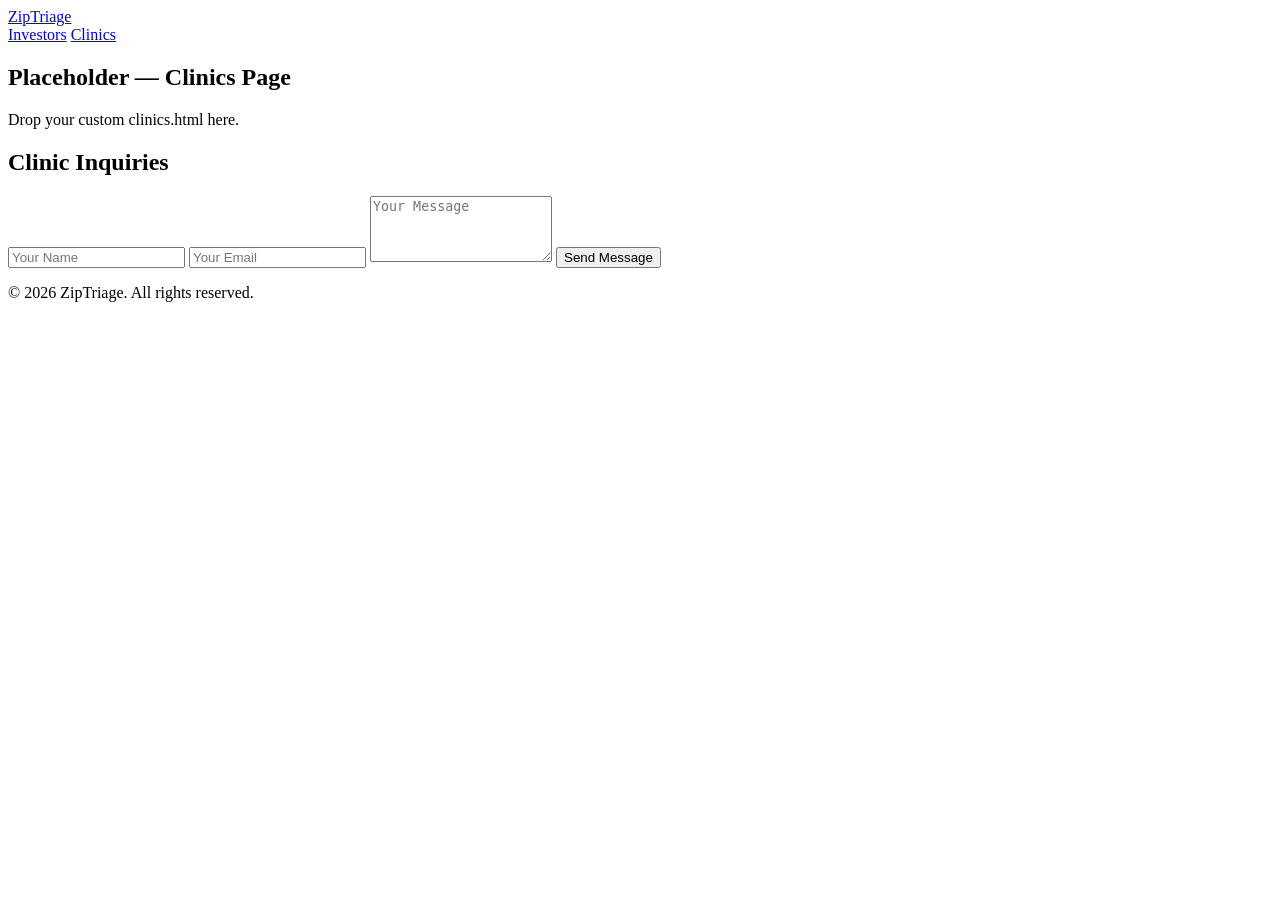
==== src/clinics.html @ 6aabdffb "Initial project structure: placeholder pages, contact form API, SWA config" ====
<!DOCTYPE html>
<html lang="en-CA">
<head>
    <meta charset="UTF-8">
    <meta name="viewport" content="width=device-width, initial-scale=1.0">
    <title>ZipTriage — For Clinics</title>
    <meta name="description" content="How ZipTriage streamlines referral triage for cardiology clinics.">
    <link rel="stylesheet" href="/css/styles.css">
</head>
<body>
    <header>
        <nav>
            <a href="/">ZipTriage</a>
            <div>
                <a href="/investors">Investors</a>
                <a href="/clinics">Clinics</a>
            </div>
        </nav>
    </header>

    <main>
        <section class="hero">
            <h1>Placeholder — Clinics Page</h1>
            <p>Drop your custom clinics.html here.</p>
        </section>

        <section class="contact">
            <h2>Clinic Inquiries</h2>
            <form data-contact-form="clinics">
                <input type="text" name="name" placeholder="Your Name" required>
                <input type="email" name="email" placeholder="Your Email" required>
                <textarea name="message" placeholder="Your Message" rows="4" required></textarea>
                <button type="submit">Send Message</button>
                <div data-form-status></div>
            </form>
        </section>
    </main>

    <footer>
        <p>&copy; 2026 ZipTriage. All rights reserved.</p>
    </footer>

    <script src="/js/contact.js"></script>
</body>
</html>
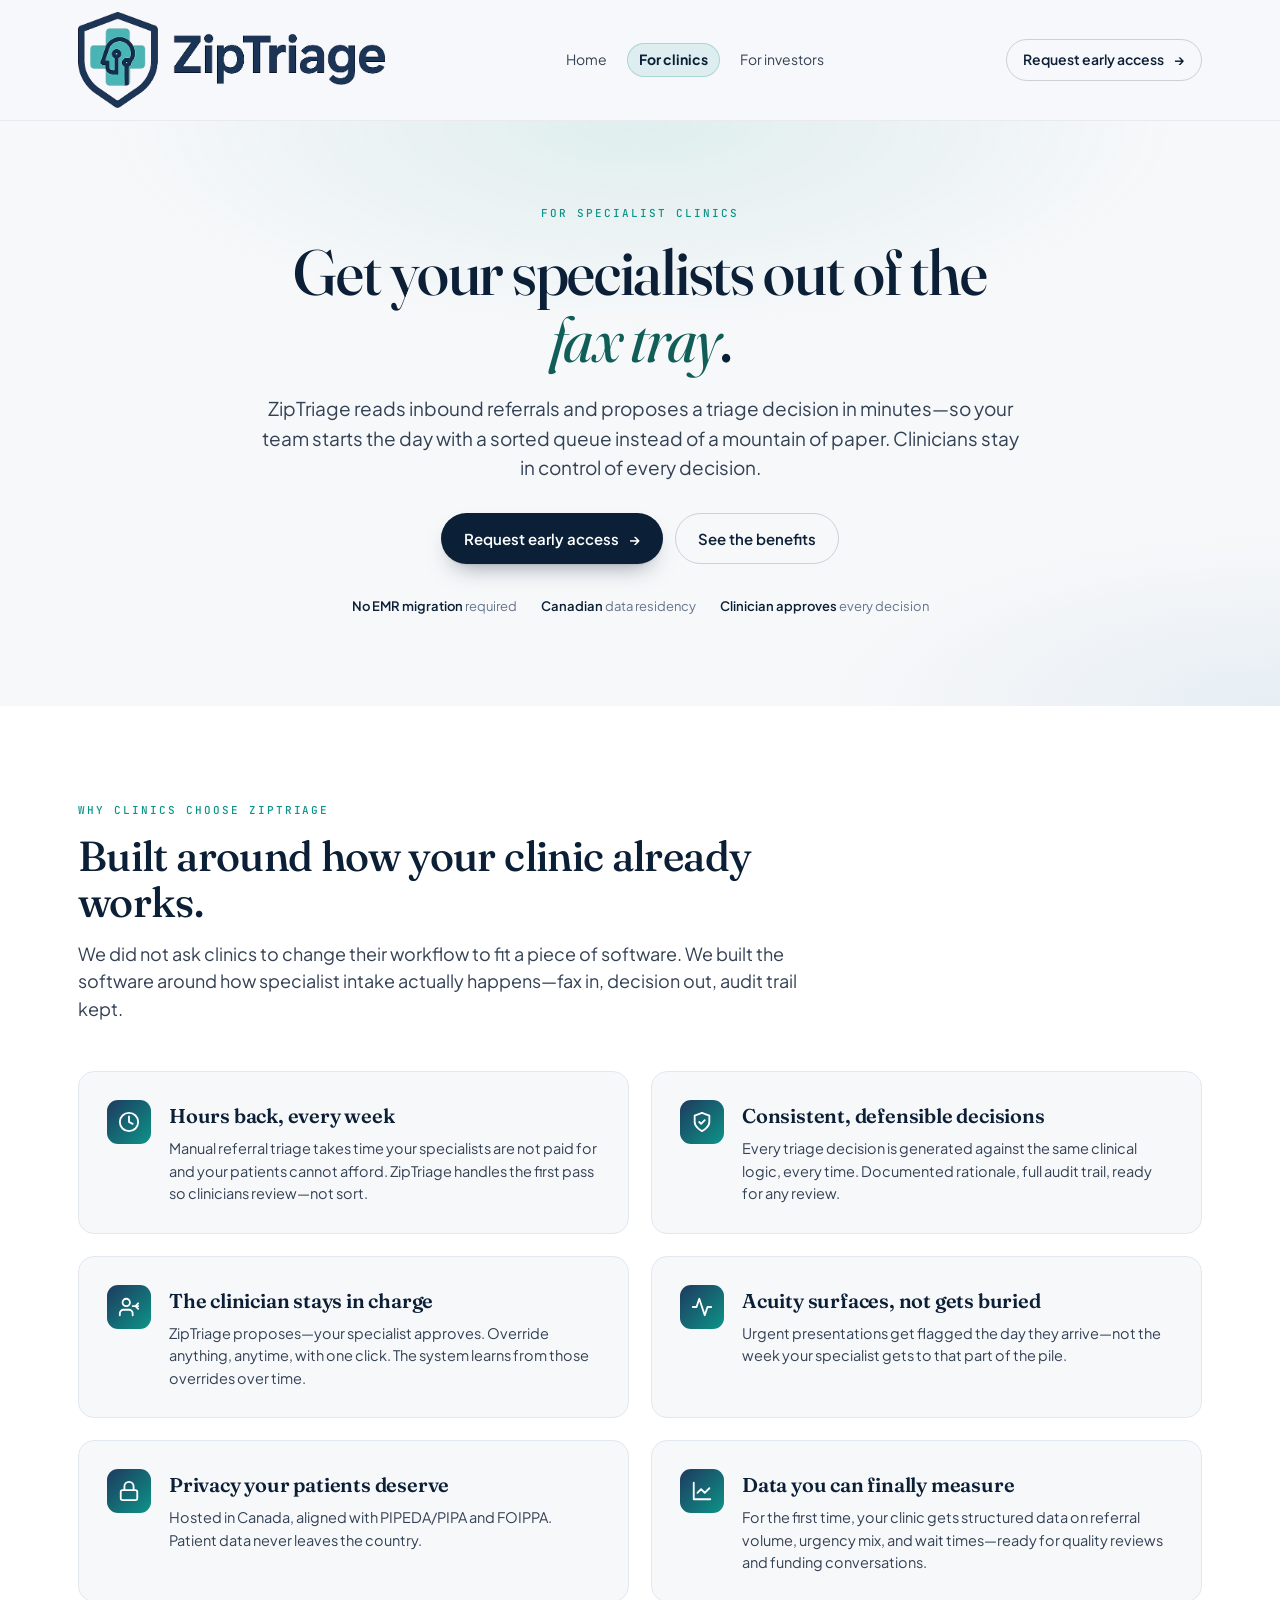
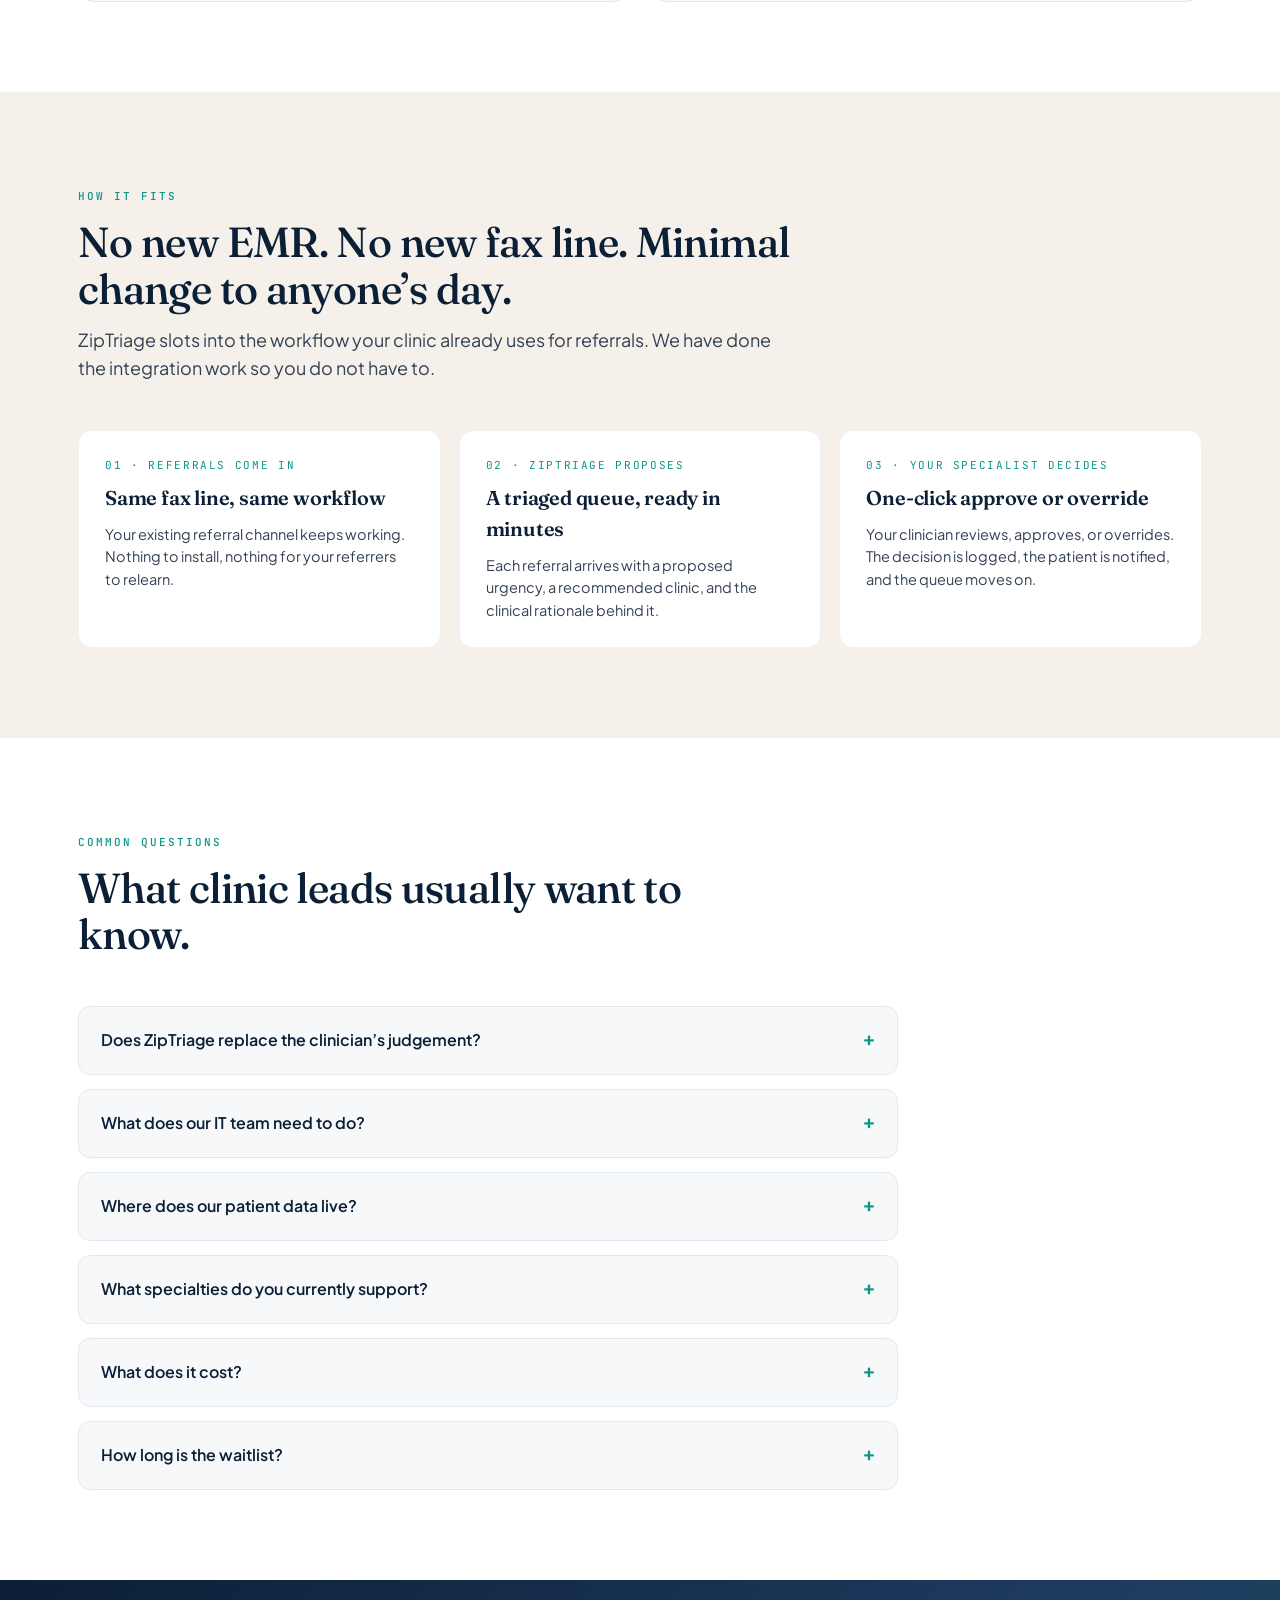
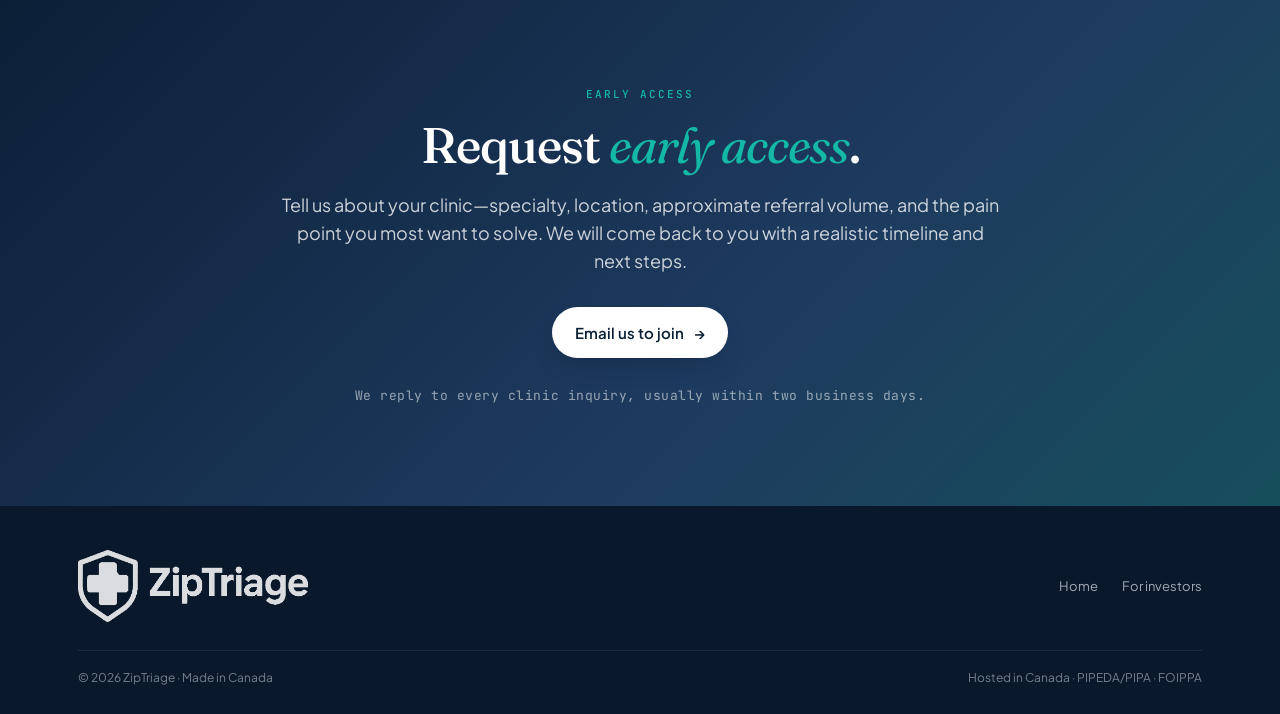
==== commit 33cbf0fe: "Replace placeholder pages with landing, clinics, and investors content Co-Authored-By: Claude Opus 4" ====
--- a/src/clinics.html
+++ b/src/clinics.html
@@ -1,45 +1,248 @@
-<!DOCTYPE html>
-<html lang="en-CA">
+<!doctype html>
+<html lang="en">
 <head>
-    <meta charset="UTF-8">
-    <meta name="viewport" content="width=device-width, initial-scale=1.0">
-    <title>ZipTriage — For Clinics</title>
-    <meta name="description" content="How ZipTriage streamlines referral triage for cardiology clinics.">
-    <link rel="stylesheet" href="/css/styles.css">
+  <meta charset="utf-8" />
+  <meta name="viewport" content="width=device-width, initial-scale=1" />
+  <title>ZipTriage for clinics — Get on the early-access waitlist</title>
+  <meta name="description" content="ZipTriage gives specialist clinics back hours of triage time, with a clinician-built AI that's safe, auditable, and Canadian. Join the early-access waitlist." />
+  <meta property="og:title" content="ZipTriage for clinics" />
+  <meta property="og:description" content="Get hours of triage time back. Join the early-access waitlist." />
+  <meta property="og:type" content="website" />
+  <link rel="icon" type="image/png" href="logo.jpg" />
+  <link rel="preconnect" href="https://fonts.googleapis.com">
+  <link rel="preconnect" href="https://fonts.gstatic.com" crossorigin>
+  <link href="https://fonts.googleapis.com/css2?family=Fraunces:opsz,wght@9..144,400;9..144,500;9..144,600;9..144,700&family=Plus+Jakarta+Sans:wght@400;500;600;700;800&family=JetBrains+Mono:wght@400;500&display=swap" rel="stylesheet">
+  <style>
+    :root {
+      --navy-900: #0b1f36; --navy-800: #112a47; --navy-700: #1e3a5f; --navy-600: #2d5a87;
+      --teal: #0d9488; --teal-dark: #115e59; --accent: #14b8a6;
+      --urgent: #dc2626; --warn: #ea580c; --soon: #ca8a04; --elective: #16a34a;
+      --ink: #0f172a; --ink-soft: #334155; --muted: #64748b;
+      --line: #e2e8f0; --bg: #f7f8fa; --bg-cream: #f5f1ea; --card: #ffffff;
+      --serif: 'Fraunces', Georgia, serif;
+      --sans: 'Plus Jakarta Sans', system-ui, -apple-system, Segoe UI, Roboto, sans-serif;
+      --mono: 'JetBrains Mono', ui-monospace, SFMono-Regular, Menlo, monospace;
+      --maxw: 1180px;
+    }
+    *, *::before, *::after { box-sizing: border-box; }
+    html { scroll-behavior: smooth; }
+    body { margin: 0; font-family: var(--sans); color: var(--ink); background: var(--bg); line-height: 1.55; -webkit-font-smoothing: antialiased; text-rendering: optimizeLegibility; }
+    img { max-width: 100%; display: block; }
+    a { color: inherit; text-decoration: none; }
+    .container { max-width: var(--maxw); margin: 0 auto; padding: 0 28px; }
+    .eyebrow { font-family: var(--mono); font-size: 11px; font-weight: 500; letter-spacing: 0.18em; text-transform: uppercase; color: var(--teal); }
+    .h-display { font-family: var(--serif); font-weight: 500; letter-spacing: -0.02em; line-height: 1.05; color: var(--navy-900); font-variation-settings: "opsz" 96; }
+    .h-section { font-family: var(--serif); font-weight: 500; letter-spacing: -0.015em; line-height: 1.1; color: var(--navy-900); font-size: clamp(28px, 3.4vw, 42px); margin: 0 0 14px; font-variation-settings: "opsz" 48; }
+    .lede { font-size: 18px; color: var(--ink-soft); max-width: 60ch; margin: 0 0 24px; }
+    .btn { display: inline-flex; align-items: center; gap: 10px; padding: 13px 22px; border-radius: 999px; font-weight: 600; font-size: 15px; transition: transform .15s ease, box-shadow .2s ease, background .2s ease; border: 1px solid transparent; cursor: pointer; }
+    .btn-primary { background: var(--navy-900); color: #fff; box-shadow: 0 1px 2px rgba(0,0,0,.06), 0 12px 24px -12px rgba(11,31,54,.5); }
+    .btn-primary:hover { transform: translateY(-1px); }
+    .btn-ghost { background: transparent; color: var(--navy-900); border-color: rgba(11,31,54,.18); }
+    .btn-ghost:hover { background: rgba(11,31,54,.04); }
+    .btn .arr { transition: transform .2s ease; }
+    .btn:hover .arr { transform: translateX(3px); }
+    .nav { position: sticky; top: 0; z-index: 50; backdrop-filter: saturate(140%) blur(10px); background: rgba(247,248,250,.82); border-bottom: 1px solid rgba(11,31,54,.06); }
+    .nav-inner { display: flex; align-items: center; justify-content: space-between; padding: 12px 28px; max-width: var(--maxw); margin: 0 auto; }
+    .brand { display: flex; align-items: center; }
+    .brand img { height: 96px; width: auto; }
+    .nav-links { display: flex; gap: 8px; align-items: center; font-size: 14px; color: var(--ink-soft); }
+    .nav-links a { padding: 6px 12px; border-radius: 999px; transition: color .15s, background .15s; }
+    .nav-links a:not(.active):hover { background: rgba(11,31,54,.05); }
+    
+    
+    .nav-links a.active {
+      color: var(--navy-900);
+      font-weight: 700;
+      background: rgba(13, 148, 136, 0.10);
+      padding: 6px 12px;
+      border-radius: 999px;
+      box-shadow: inset 0 0 0 1px rgba(13, 148, 136, 0.25);
+    }
+    .nav-cta .btn { padding: 9px 16px; font-size: 14px; }
+    @media (max-width: 760px) { .nav-links { display: none; } }
+    section { padding: 90px 0; }
+    .section-head { max-width: 720px; margin-bottom: 48px; }
+    .section-head .eyebrow { margin-bottom: 14px; display: inline-block; }
+    footer { background: #0a182b; color: rgba(226,232,240,.7); padding: 44px 0 26px; font-size: 13px; }
+    .foot-inner { display: flex; justify-content: space-between; align-items: center; flex-wrap: wrap; gap: 24px; }
+    .foot-brand img { height: 72px; width: auto; filter: brightness(0) invert(1); opacity: .85; }
+    .foot-links { display: flex; gap: 24px; flex-wrap: wrap; font-size: 13px; }
+    .foot-links a:hover { color: #fff; }
+    .foot-bottom { margin-top: 28px; padding-top: 18px; border-top: 1px solid rgba(255,255,255,.08); display: flex; justify-content: space-between; flex-wrap: wrap; gap: 12px; font-size: 12px; color: rgba(226,232,240,.5); }
+    .reveal { opacity: 0; transform: translateY(14px); transition: opacity .7s ease, transform .7s ease; }
+    .reveal.in { opacity: 1; transform: none; }
+
+    .hero { position: relative; padding: 84px 0 90px; overflow: hidden; text-align: center; }
+    .hero::before { content: ""; position: absolute; inset: 0; background: radial-gradient(ellipse 70% 60% at 50% 0%, rgba(13, 148, 136, 0.10), transparent 60%), radial-gradient(ellipse 60% 50% at 100% 100%, rgba(3, 105, 161, 0.07), transparent 60%); pointer-events: none; }
+    .hero-inner { position: relative; max-width: 820px; margin: 0 auto; }
+    .hero h1 { font-size: clamp(38px, 5.4vw, 64px); margin: 16px 0 22px; }
+    .hero h1 em { font-style: italic; font-weight: 400; color: var(--teal-dark); }
+    .hero-sub { font-size: 19px; color: var(--ink-soft); margin: 0 auto 30px; max-width: 60ch; }
+    .hero-actions { display: flex; gap: 12px; flex-wrap: wrap; justify-content: center; }
+    .hero-meta { margin-top: 32px; display: flex; gap: 24px; flex-wrap: wrap; font-size: 13px; color: var(--muted); justify-content: center; }
+    .hero-meta strong { color: var(--navy-900); font-weight: 600; }
+    .benefits { background: #fff; }
+    .ben-grid { display: grid; grid-template-columns: repeat(2, 1fr); gap: 22px; }
+    @media (max-width: 760px) { .ben-grid { grid-template-columns: 1fr; } }
+    .ben-card { border: 1px solid var(--line); border-radius: 16px; padding: 28px; background: var(--bg); display: grid; grid-template-columns: 44px 1fr; gap: 18px; align-items: start; transition: transform .2s, border-color .2s; }
+    .ben-card:hover { transform: translateY(-2px); border-color: rgba(13, 148, 136, .35); }
+    .ben-card .ico { width: 44px; height: 44px; border-radius: 11px; background: linear-gradient(135deg, var(--navy-700), var(--teal)); display: grid; place-items: center; }
+    .ben-card .ico svg { width: 22px; height: 22px; color: #fff; }
+    .ben-card h4 { font-family: var(--serif); font-weight: 600; font-size: 20px; color: var(--navy-900); margin: 0 0 6px; letter-spacing: -0.01em; }
+    .ben-card p { color: var(--ink-soft); font-size: 14.5px; margin: 0; }
+    .fits { background: var(--bg-cream); }
+    .fits-grid { display: grid; grid-template-columns: repeat(3, 1fr); gap: 18px; }
+    @media (max-width: 760px) { .fits-grid { grid-template-columns: 1fr; } }
+    .fits-step { background: #fff; border-radius: 14px; padding: 26px; border: 1px solid rgba(11,31,54,.06); }
+    .fits-step .num { font-family: var(--mono); font-size: 11px; letter-spacing: .15em; color: var(--teal); text-transform: uppercase; margin-bottom: 8px; }
+    .fits-step h4 { font-family: var(--serif); font-weight: 600; font-size: 20px; color: var(--navy-900); margin: 0 0 10px; letter-spacing: -0.01em; }
+    .fits-step p { color: var(--ink-soft); font-size: 14.5px; margin: 0; }
+    .faq { background: #fff; }
+    .faq-list { display: grid; gap: 14px; max-width: 820px; }
+    details.faq-item { border: 1px solid var(--line); border-radius: 12px; padding: 18px 22px; background: var(--bg); transition: border-color .15s; }
+    details.faq-item[open] { border-color: rgba(13, 148, 136, .35); background: #fff; }
+    details.faq-item summary { cursor: pointer; font-weight: 600; color: var(--navy-900); font-size: 16px; list-style: none; display: flex; justify-content: space-between; align-items: center; gap: 14px; }
+    details.faq-item summary::-webkit-details-marker { display: none; }
+    details.faq-item summary::after { content: "+"; font-family: var(--mono); font-size: 20px; color: var(--teal); transition: transform .2s; }
+    details.faq-item[open] summary::after { content: "−"; }
+    details.faq-item p { margin: 12px 0 0; color: var(--ink-soft); font-size: 15px; line-height: 1.6; }
+    .waitlist { padding: 100px 0; background: linear-gradient(135deg, var(--navy-900) 0%, var(--navy-700) 60%, var(--teal-dark) 130%); color: #fff; }
+    .waitlist-inner { max-width: 720px; margin: 0 auto; text-align: center; }
+    .waitlist .eyebrow { color: var(--accent); }
+    .waitlist h2 { font-family: var(--serif); font-size: clamp(32px, 4.2vw, 50px); letter-spacing: -0.02em; margin: 14px 0 18px; font-weight: 500; line-height: 1.1; }
+    .waitlist h2 em { font-style: italic; color: var(--accent); font-weight: 400; }
+    .waitlist p { color: rgba(255,255,255,.78); font-size: 18px; margin: 0 auto 32px; max-width: 56ch; }
+    .waitlist .btn-primary { background: #fff; color: var(--navy-900); }
+    .waitlist .btn-ghost { color: #fff; border-color: rgba(255,255,255,.3); }
+    .waitlist .btn-ghost:hover { background: rgba(255,255,255,.08); }
+    .waitlist-actions { display: flex; gap: 12px; flex-wrap: wrap; justify-content: center; }
+    .waitlist-note { margin-top: 28px; font-size: 13px; color: rgba(255,255,255,.55); font-family: var(--mono); letter-spacing: .04em; }
+</style>
 </head>
 <body>
-    <header>
-        <nav>
-            <a href="/">ZipTriage</a>
-            <div>
-                <a href="/investors">Investors</a>
-                <a href="/clinics">Clinics</a>
-            </div>
-        </nav>
-    </header>
-
-    <main>
-        <section class="hero">
-            <h1>Placeholder — Clinics Page</h1>
-            <p>Drop your custom clinics.html here.</p>
-        </section>
-
-        <section class="contact">
-            <h2>Clinic Inquiries</h2>
-            <form data-contact-form="clinics">
-                <input type="text" name="name" placeholder="Your Name" required>
-                <input type="email" name="email" placeholder="Your Email" required>
-                <textarea name="message" placeholder="Your Message" rows="4" required></textarea>
-                <button type="submit">Send Message</button>
-                <div data-form-status></div>
-            </form>
-        </section>
-    </main>
-
-    <footer>
-        <p>&copy; 2026 ZipTriage. All rights reserved.</p>
-    </footer>
-
-    <script src="/js/contact.js"></script>
+
+  <nav class="nav">
+    <div class="nav-inner">
+      <a class="brand" href="index.html" aria-label="ZipTriage"><img src="[data-uri]" alt="ZipTriage" /></a>
+      <div class="nav-links">
+        <a href="index.html">Home</a>
+        <a href="clinics.html" class="active">For clinics</a>
+        <a href="investors.html">For investors</a>
+      </div>
+      <div class="nav-cta">
+        <a href="#waitlist" class="btn btn-ghost">Request early access <span class="arr">&rarr;</span></a>
+      </div>
+    </div>
+  </nav>
+
+  <header class="hero">
+    <div class="container hero-inner">
+      <div class="eyebrow">For specialist clinics</div>
+      <h1 class="h-display">Get your specialists out of the <em>fax tray</em>.</h1>
+      <p class="hero-sub">ZipTriage reads inbound referrals and proposes a triage decision in minutes&mdash;so your team starts the day with a sorted queue instead of a mountain of paper. Clinicians stay in control of every decision.</p>
+      <div class="hero-actions">
+        <a href="#waitlist" class="btn btn-primary">Request early access <span class="arr">&rarr;</span></a>
+        <a href="#benefits" class="btn btn-ghost">See the benefits</a>
+      </div>
+      <div class="hero-meta">
+        <span><strong>No EMR migration</strong> required</span>
+        <span><strong>Canadian</strong> data residency</span>
+        <span><strong>Clinician approves</strong> every decision</span>
+      </div>
+    </div>
+  </header>
+
+  <section id="benefits" class="benefits">
+    <div class="container">
+      <div class="section-head">
+        <span class="eyebrow">Why clinics choose ZipTriage</span>
+        <h2 class="h-section">Built around how your clinic already works.</h2>
+        <p class="lede">We did not ask clinics to change their workflow to fit a piece of software. We built the software around how specialist intake actually happens&mdash;fax in, decision out, audit trail kept.</p>
+      </div>
+      <div class="ben-grid">
+        <div class="ben-card"><div class="ico"><svg viewBox="0 0 24 24" fill="none" stroke="currentColor" stroke-width="2" stroke-linecap="round" stroke-linejoin="round"><circle cx="12" cy="12" r="10"/><path d="M12 6v6l4 2"/></svg></div><div><h4>Hours back, every week</h4><p>Manual referral triage takes time your specialists are not paid for and your patients cannot afford. ZipTriage handles the first pass so clinicians review&mdash;not sort.</p></div></div>
+        <div class="ben-card"><div class="ico"><svg viewBox="0 0 24 24" fill="none" stroke="currentColor" stroke-width="2" stroke-linecap="round" stroke-linejoin="round"><path d="M12 22s8-4 8-10V5l-8-3-8 3v7c0 6 8 10 8 10z"/><path d="M9 12l2 2 4-4"/></svg></div><div><h4>Consistent, defensible decisions</h4><p>Every triage decision is generated against the same clinical logic, every time. Documented rationale, full audit trail, ready for any review.</p></div></div>
+        <div class="ben-card"><div class="ico"><svg viewBox="0 0 24 24" fill="none" stroke="currentColor" stroke-width="2" stroke-linecap="round" stroke-linejoin="round"><path d="M16 21v-2a4 4 0 0 0-4-4H6a4 4 0 0 0-4 4v2"/><circle cx="9" cy="7" r="4"/><path d="M22 11h-6M22 8l-3 3 3 3"/></svg></div><div><h4>The clinician stays in charge</h4><p>ZipTriage proposes&mdash;your specialist approves. Override anything, anytime, with one click. The system learns from those overrides over time.</p></div></div>
+        <div class="ben-card"><div class="ico"><svg viewBox="0 0 24 24" fill="none" stroke="currentColor" stroke-width="2" stroke-linecap="round" stroke-linejoin="round"><polyline points="22 12 18 12 15 21 9 3 6 12 2 12"/></svg></div><div><h4>Acuity surfaces, not gets buried</h4><p>Urgent presentations get flagged the day they arrive&mdash;not the week your specialist gets to that part of the pile.</p></div></div>
+        <div class="ben-card"><div class="ico"><svg viewBox="0 0 24 24" fill="none" stroke="currentColor" stroke-width="2" stroke-linecap="round" stroke-linejoin="round"><rect x="3" y="11" width="18" height="11" rx="2"/><path d="M7 11V7a5 5 0 0 1 10 0v4"/></svg></div><div><h4>Privacy your patients deserve</h4><p>Hosted in Canada, aligned with PIPEDA/PIPA and FOIPPA. Patient data never leaves the country.</p></div></div>
+        <div class="ben-card"><div class="ico"><svg viewBox="0 0 24 24" fill="none" stroke="currentColor" stroke-width="2" stroke-linecap="round" stroke-linejoin="round"><path d="M3 3v18h18"/><path d="M7 14l4-4 4 4 5-5"/></svg></div><div><h4>Data you can finally measure</h4><p>For the first time, your clinic gets structured data on referral volume, urgency mix, and wait times&mdash;ready for quality reviews and funding conversations.</p></div></div>
+      </div>
+    </div>
+  </section>
+
+  <section id="fits" class="fits">
+    <div class="container">
+      <div class="section-head">
+        <span class="eyebrow">How it fits</span>
+        <h2 class="h-section">No new EMR. No new fax line. Minimal change to anyone&rsquo;s day.</h2>
+        <p class="lede">ZipTriage slots into the workflow your clinic already uses for referrals. We have done the integration work so you do not have to.</p>
+      </div>
+      <div class="fits-grid">
+        <div class="fits-step"><div class="num">01 &middot; Referrals come in</div><h4>Same fax line, same workflow</h4><p>Your existing referral channel keeps working. Nothing to install, nothing for your referrers to relearn.</p></div>
+        <div class="fits-step"><div class="num">02 &middot; ZipTriage proposes</div><h4>A triaged queue, ready in minutes</h4><p>Each referral arrives with a proposed urgency, a recommended clinic, and the clinical rationale behind it.</p></div>
+        <div class="fits-step"><div class="num">03 &middot; Your specialist decides</div><h4>One-click approve or override</h4><p>Your clinician reviews, approves, or overrides. The decision is logged, the patient is notified, and the queue moves on.</p></div>
+      </div>
+    </div>
+  </section>
+
+  <section id="faq" class="faq">
+    <div class="container">
+      <div class="section-head">
+        <span class="eyebrow">Common questions</span>
+        <h2 class="h-section">What clinic leads usually want to know.</h2>
+      </div>
+      <div class="faq-list">
+        <details class="faq-item"><summary>Does ZipTriage replace the clinician&rsquo;s judgement?</summary><p>No. ZipTriage proposes a triage decision; a clinician reviews and approves it. Every decision in your queue passes through a human before it is acted on. The system is designed to support specialists, not replace them.</p></details>
+        <details class="faq-item"><summary>What does our IT team need to do?</summary><p>Effectively nothing. ZipTriage runs on its own infrastructure and integrates with your existing referral fax workflow. There is no software to install on clinic machines and no EMR migration. Onboarding is measured in days, not months.</p></details>
+        <details class="faq-item"><summary>Where does our patient data live?</summary><p>Entirely in Canada. Storage, processing, and any AI inference all run on Canadian infrastructure, aligned with PIPEDA, PIPA, and FOIPPA. Patient data does not cross the border at any point in the workflow.</p></details>
+        <details class="faq-item"><summary>What specialties do you currently support?</summary><p>ZipTriage is currently in clinical use within one specialty service in Canada, with adjacent specialties in active planning. If your specialty is not yet supported, the waitlist is the right place to register your interest&mdash;we prioritize new specialty rollouts based on demand from the waitlist.</p></details>
+        <details class="faq-item"><summary>What does it cost?</summary><p>Pricing depends on clinic size and referral volume. We are happy to share a transparent quote once we have understood your service&rsquo;s shape&mdash;the waitlist intake form below is the fastest path to that conversation.</p></details>
+        <details class="faq-item"><summary>How long is the waitlist?</summary><p>We are intentionally onboarding clinics gradually so each one gets the attention it deserves. Waitlist position depends on specialty, region, and readiness&mdash;we will give you a realistic timeline when we reach out.</p></details>
+      </div>
+    </div>
+  </section>
+
+  <section id="waitlist" class="waitlist">
+    <div class="container">
+      <div class="waitlist-inner">
+        <span class="eyebrow">Early access</span>
+        <h2>Request <em>early access</em>.</h2>
+        <p>Tell us about your clinic&mdash;specialty, location, approximate referral volume, and the pain point you most want to solve. We will come back to you with a realistic timeline and next steps.</p>
+        <div class="waitlist-actions">
+          <a href="mailto:admin@ziptriage.ai?subject=ZipTriage%20waitlist%20%E2%80%94%20clinic%20interest&amp;body=Clinic%20name%3A%20%0ASpecialty%3A%20%0ALocation%20(city%2Fprovince)%3A%20%0AApprox.%20referrals%20per%20week%3A%20%0AYour%20role%3A%20%0AWhat%20would%20success%20look%20like%20for%20your%20clinic%3F%0A%0A" class="btn btn-primary">Email us to join <span class="arr">&rarr;</span></a>
+          
+        </div>
+        <div class="waitlist-note">We reply to every clinic inquiry, usually within two business days.</div>
+      </div>
+    </div>
+  </section>
+
+  <footer>
+    <div class="container">
+      <div class="foot-inner">
+        <a class="foot-brand" href="index.html" aria-label="ZipTriage"><img src="[data-uri]